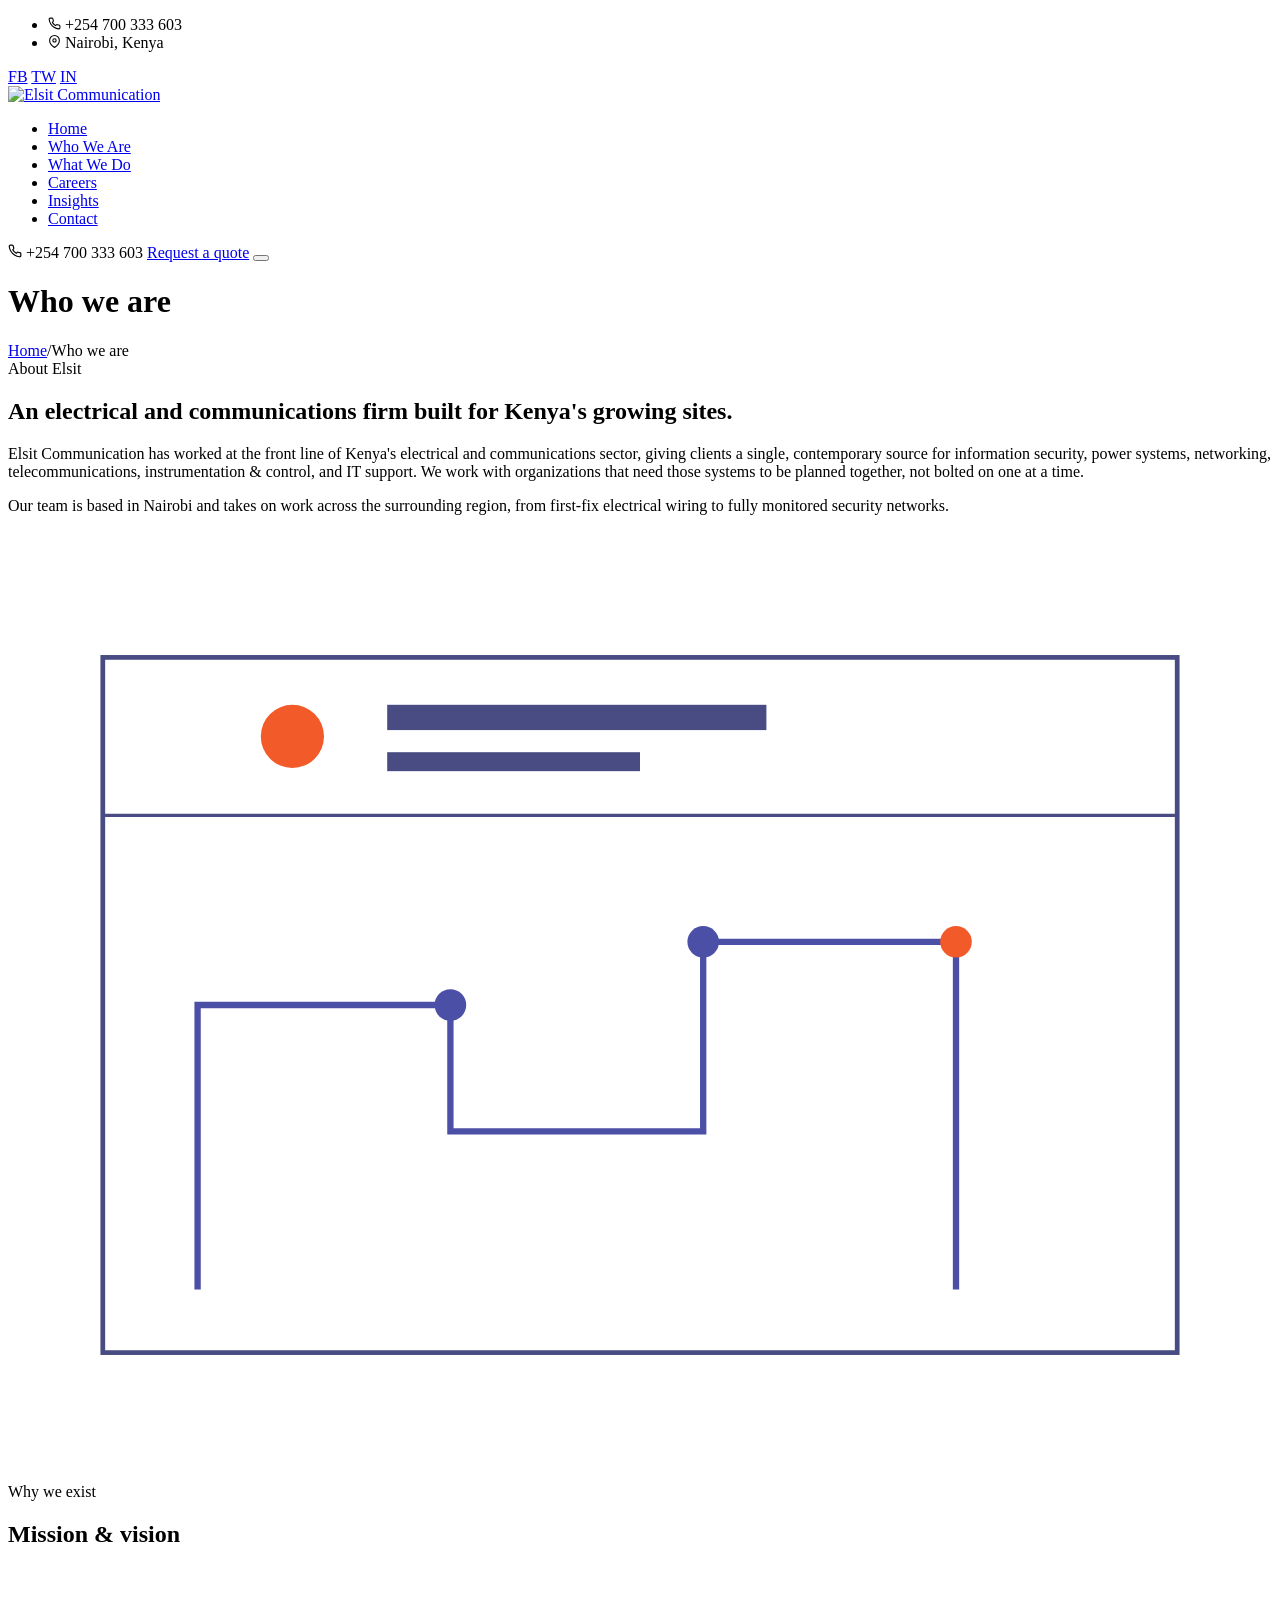
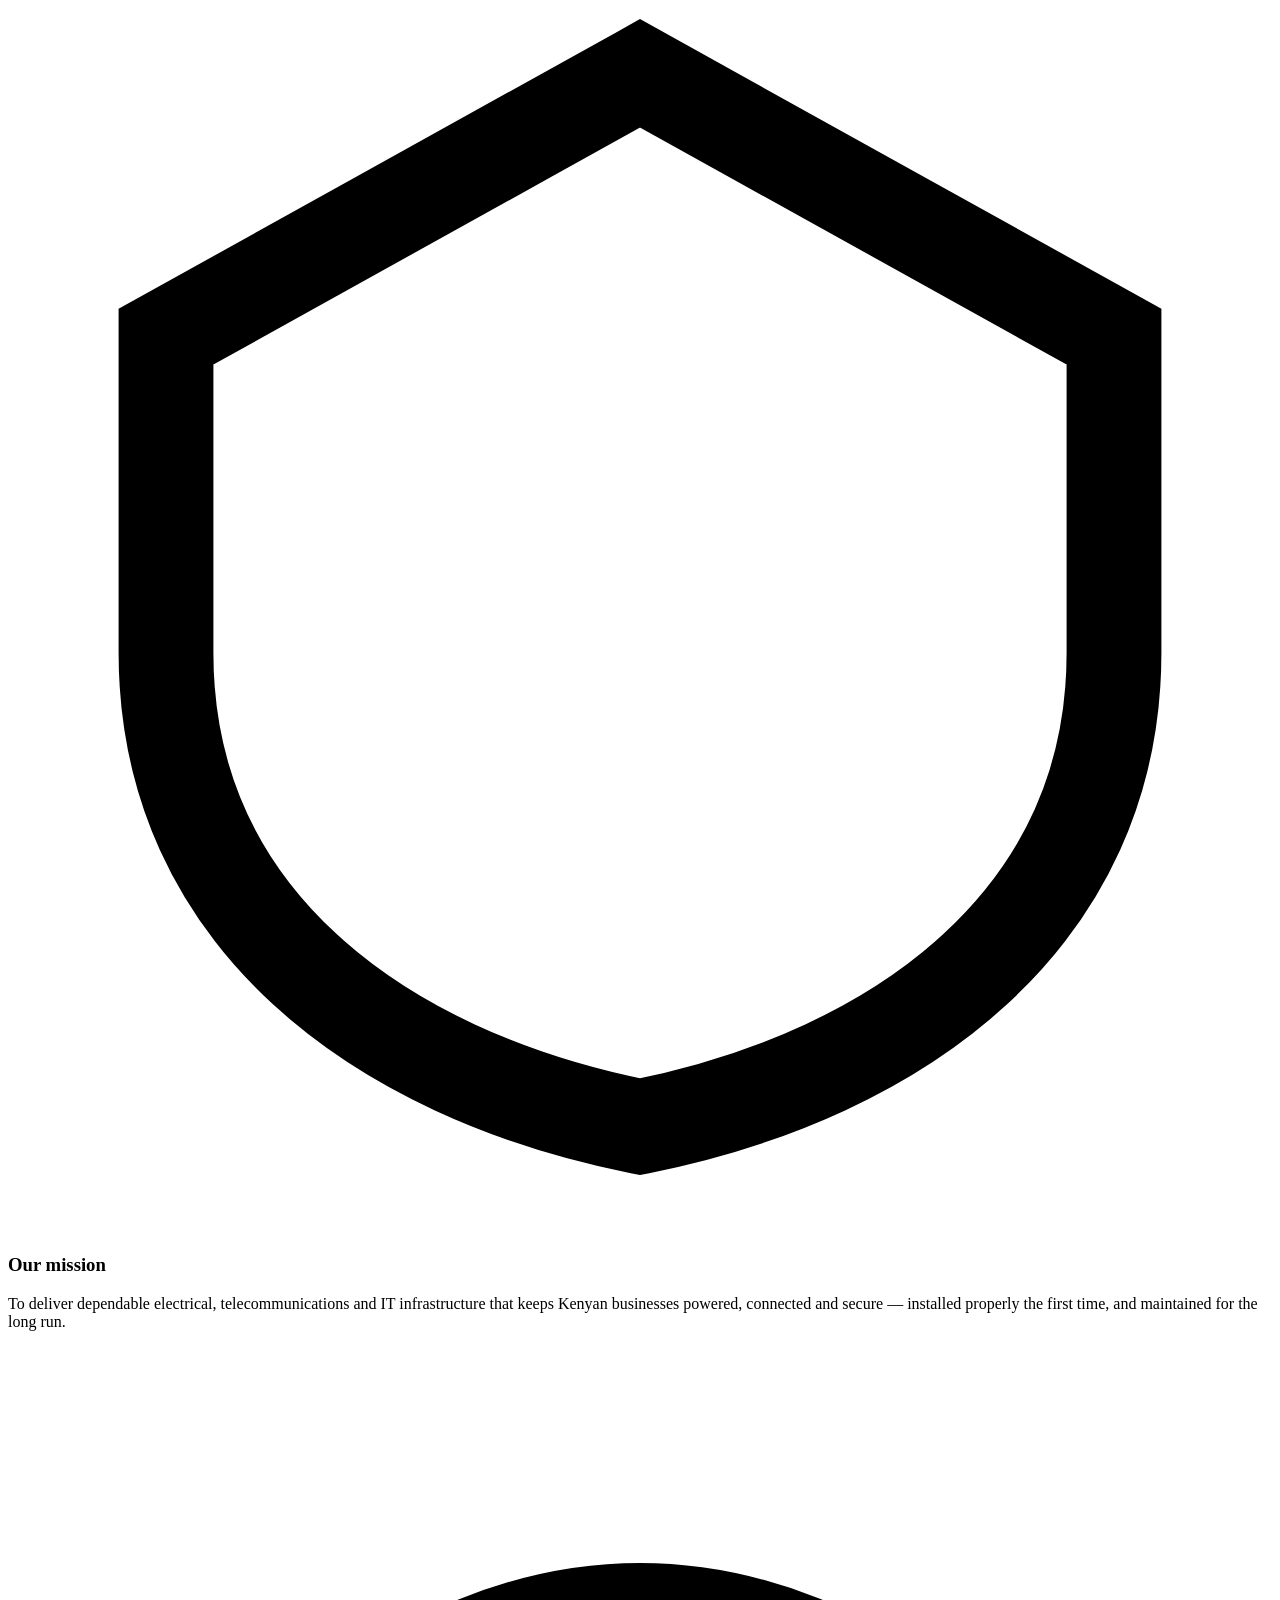
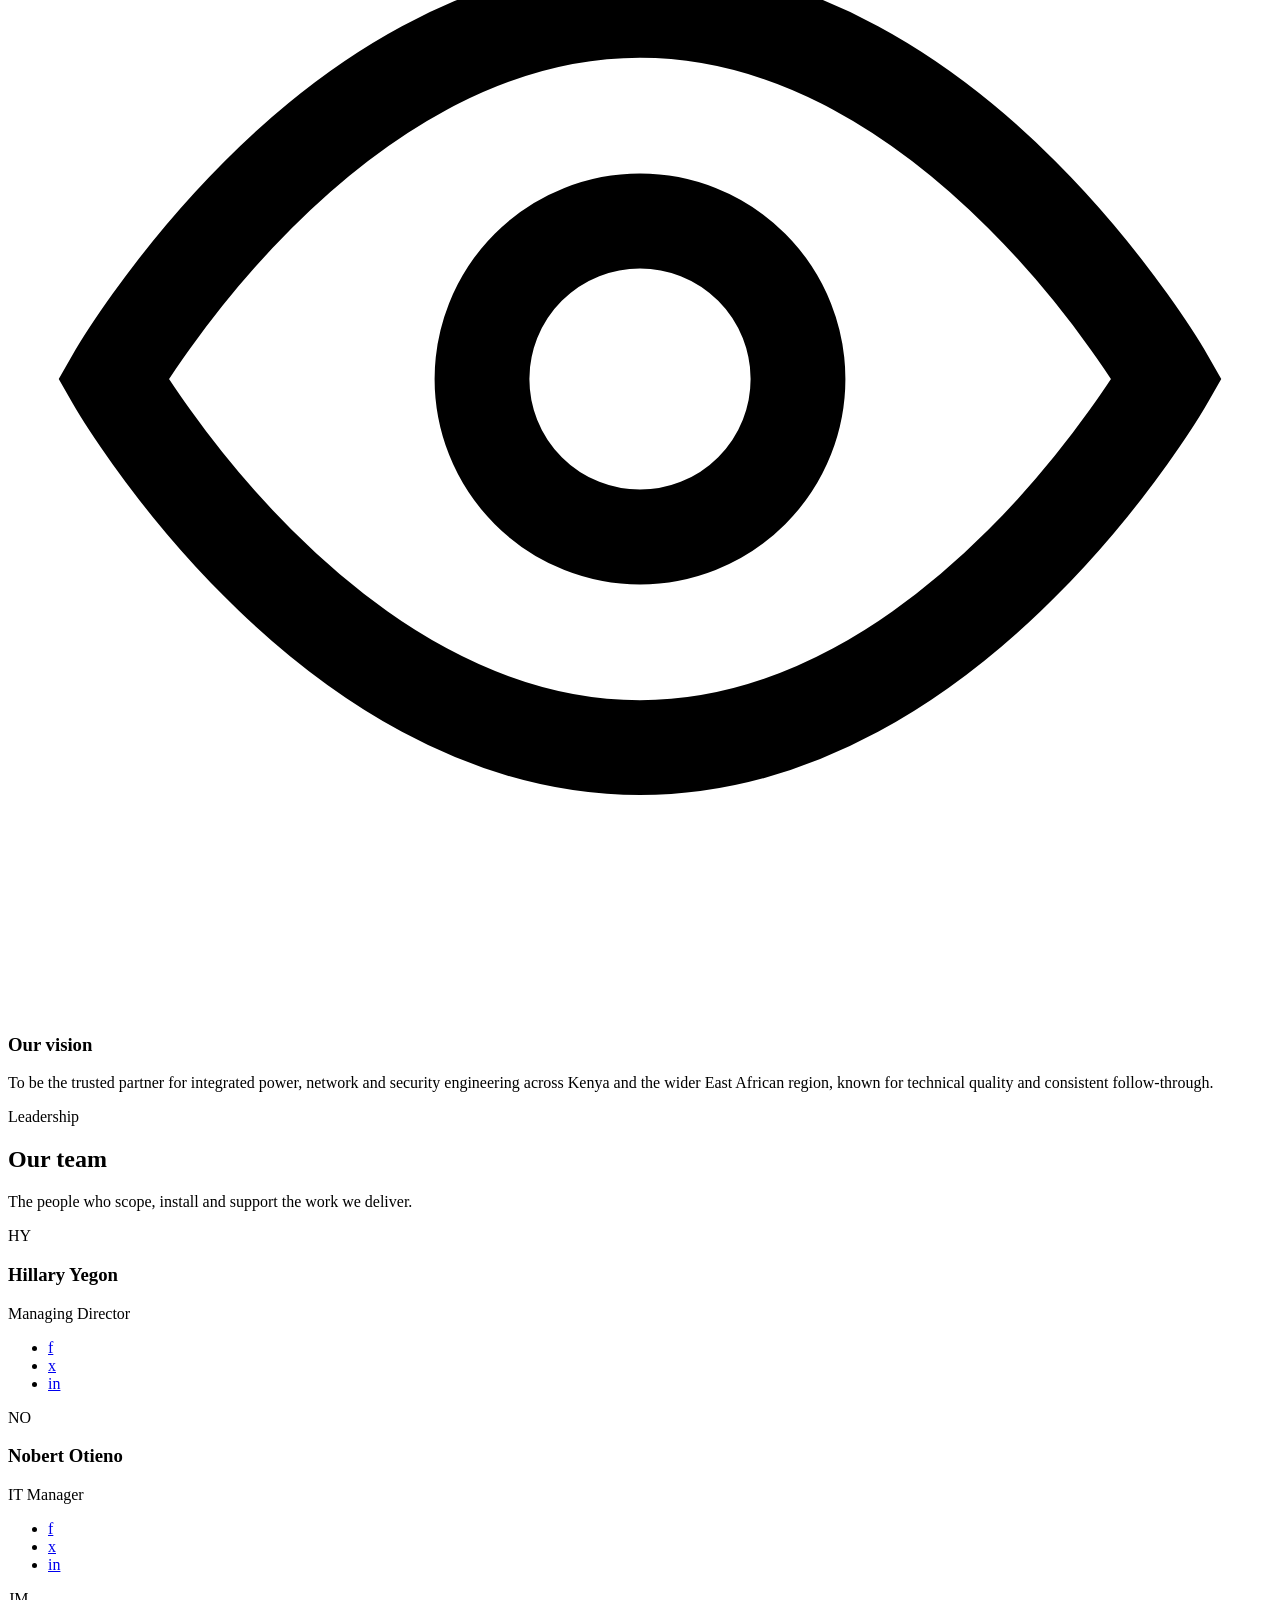
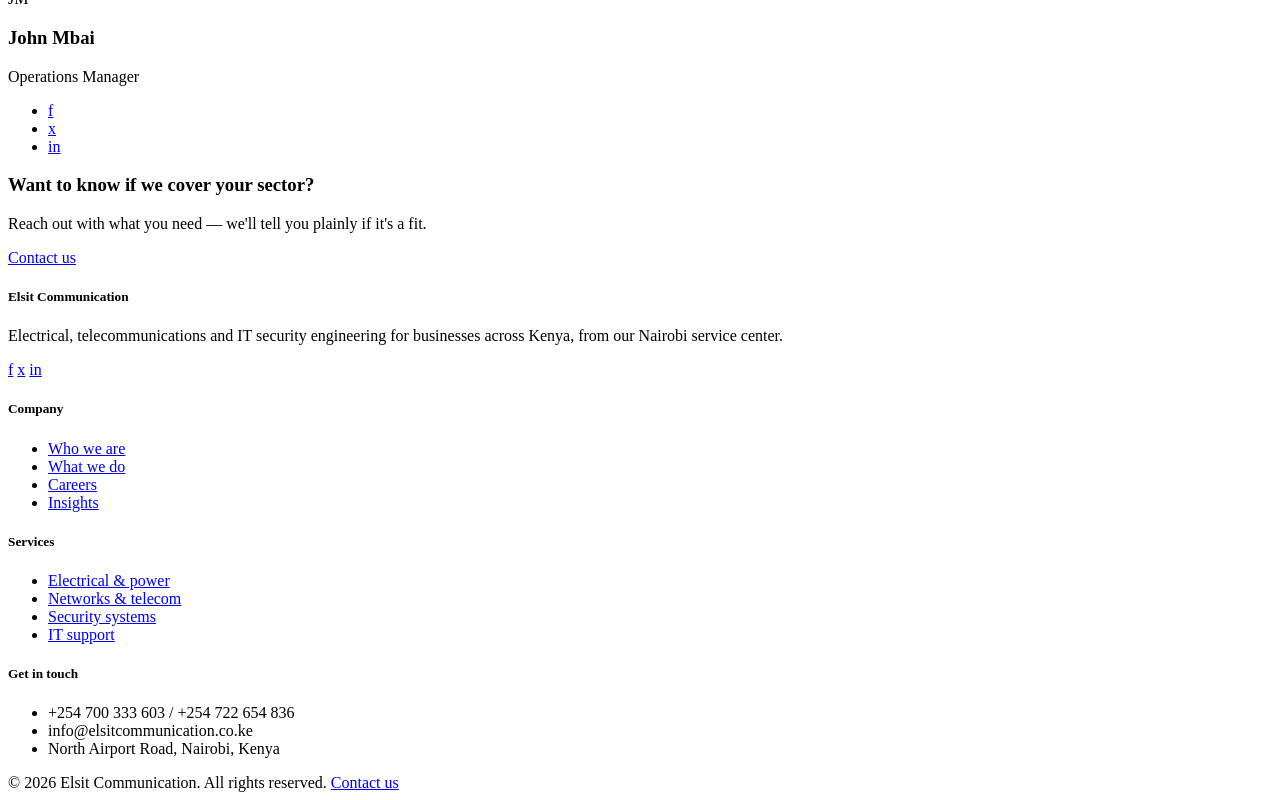
==== about.html @ d72cbf96 "Add files via upload" ====
<!DOCTYPE html>
<html lang="en">
<head>
<meta charset="utf-8">
<meta name="viewport" content="width=device-width, initial-scale=1">
<title>Who We Are — Elsit Communication</title>
<meta name="description" content="Elsit Communication is a Nairobi-based electrical, networking and security engineering firm. Meet the team and read our mission and vision.">
<link rel="icon" type="image/png" href="images/favicon.png">
<link rel="stylesheet" href="css/style.css">
</head>
<body>

<div class="top-bar">
  <div class="container">
    <ul>
      <li><svg width="13" height="13" viewBox="0 0 24 24" fill="none" stroke="currentColor" stroke-width="2"><path d="M22 16.92v3a2 2 0 0 1-2.18 2 19.79 19.79 0 0 1-8.63-3.07 19.5 19.5 0 0 1-6-6 19.79 19.79 0 0 1-3.07-8.67A2 2 0 0 1 4.11 2h3a2 2 0 0 1 2 1.72c.127.96.362 1.903.7 2.81a2 2 0 0 1-.45 2.11L8.09 9.91a16 16 0 0 0 6 6l1.27-1.27a2 2 0 0 1 2.11-.45c.907.338 1.85.573 2.81.7A2 2 0 0 1 22 16.92z"/></svg> +254 700 333 603</li>
      <li><svg width="13" height="13" viewBox="0 0 24 24" fill="none" stroke="currentColor" stroke-width="2"><path d="M21 10c0 7-9 13-9 13s-9-6-9-13a9 9 0 0 1 18 0z"/><circle cx="12" cy="10" r="3"/></svg> Nairobi, Kenya</li>
    </ul>
    <div class="social-links">
      <a href="https://www.facebook.com/Elsit-Company-104913267802386/" aria-label="Facebook">FB</a>
      <a href="https://twitter.com/ElsitC" aria-label="Twitter">TW</a>
      <a href="https://www.linkedin.com/in/elsit-company-656b901a5/" aria-label="LinkedIn">IN</a>
    </div>
  </div>
</div>

<nav class="site-nav">
  <div class="container">
    <a class="brand" href="index.html">
      <img src="images/logo.jpg" alt="Elsit Communication" class="brand-logo">
    </a>
    <ul class="nav-links">
      <li><a href="index.html">Home</a></li>
      <li><a href="about.html" class="active">Who We Are</a></li>
      <li><a href="services.html">What We Do</a></li>
      <li><a href="blog.html">Careers</a></li>
      <li><a href="blog-post.html">Insights</a></li>
      <li><a href="contact.html">Contact</a></li>
    </ul>
    <div class="nav-cta">
      <span class="phone"><svg width="14" height="14" viewBox="0 0 24 24" fill="none" stroke="currentColor" stroke-width="2"><path d="M22 16.92v3a2 2 0 0 1-2.18 2 19.79 19.79 0 0 1-8.63-3.07 19.5 19.5 0 0 1-6-6 19.79 19.79 0 0 1-3.07-8.67A2 2 0 0 1 4.11 2h3a2 2 0 0 1 2 1.72c.127.96.362 1.903.7 2.81a2 2 0 0 1-.45 2.11L8.09 9.91a16 16 0 0 0 6 6l1.27-1.27a2 2 0 0 1 2.11-.45c.907.338 1.85.573 2.81.7A2 2 0 0 1 22 16.92z"/></svg> +254 700 333 603</span>
      <a href="contact.html" class="btn btn-copper">Request a quote</a>
      <button class="nav-toggle" aria-label="Toggle menu" aria-expanded="false"><span></span></button>
    </div>
  </div>
</nav>

<div class="page-head">
  <div class="container">
    <h1>Who we are</h1>
    <div class="crumbs"><a href="index.html">Home</a><span class="sep">/</span>Who we are</div>
  </div>
</div>

<section>
  <div class="container split">
    <div>
      <div class="eyebrow">About Elsit</div>
      <h2>An electrical and communications firm built for Kenya's growing sites.</h2>
      <p>Elsit Communication has worked at the front line of Kenya's electrical and communications sector, giving clients a single, contemporary source for information security, power systems, networking, telecommunications, instrumentation &amp; control, and IT support. We work with organizations that need those systems to be planned together, not bolted on one at a time.</p>
      <p>Our team is based in Nairobi and takes on work across the surrounding region, from first-fix electrical wiring to fully monitored security networks.</p>
    </div>
    <div class="split-media">
      <svg viewBox="0 0 400 300" xmlns="http://www.w3.org/2000/svg" role="img" aria-label="Illustration of engineers reviewing a site plan">
        <rect x="30" y="40" width="340" height="220" fill="none" stroke="#484C82" stroke-width="1.5"/>
        <line x1="30" y1="90" x2="370" y2="90" stroke="#484C82" stroke-width="1"/>
        <circle cx="90" cy="65" r="10" fill="#F25A29"/>
        <rect x="120" y="55" width="120" height="8" fill="#484C82"/>
        <rect x="120" y="70" width="80" height="6" fill="#484C82"/>
        <path d="M60 240 L60 150 L140 150 L140 190 L220 190 L220 130 L300 130 L300 240" fill="none" stroke="#4B4FA6" stroke-width="2"/>
        <circle cx="140" cy="150" r="5" fill="#4B4FA6"/>
        <circle cx="220" cy="130" r="5" fill="#4B4FA6"/>
        <circle cx="300" cy="130" r="5" fill="#F25A29"/>
      </svg>
    </div>
  </div>
</section>

<section class="section-tight section-line" style="background:#fff;padding-top:0;">
  <div class="container">
    <div class="section-head">
      <div class="eyebrow">Why we exist</div>
      <h2>Mission &amp; vision</h2>
    </div>
    <div class="mv-grid">
      <div class="mv-card">
        <svg class="icon" viewBox="0 0 24 24" fill="none" stroke="currentColor" stroke-width="1.8"><path d="M12 2 3 7v6c0 5 4 8 9 9 5-1 9-4 9-9V7l-9-5z"/></svg>
        <h3>Our mission</h3>
        <p>To deliver dependable electrical, telecommunications and IT infrastructure that keeps Kenyan businesses powered, connected and secure — installed properly the first time, and maintained for the long run.</p>
      </div>
      <div class="mv-card">
        <svg class="icon" viewBox="0 0 24 24" fill="none" stroke="currentColor" stroke-width="1.8"><path d="M2 12s4-7 10-7 10 7 10 7-4 7-10 7-10-7-10-7z"/><circle cx="12" cy="12" r="3"/></svg>
        <h3>Our vision</h3>
        <p>To be the trusted partner for integrated power, network and security engineering across Kenya and the wider East African region, known for technical quality and consistent follow-through.</p>
      </div>
    </div>
  </div>
</section>

<section class="section-line">
  <div class="container">
    <div class="section-head">
      <div class="eyebrow">Leadership</div>
      <h2>Our team</h2>
      <p>The people who scope, install and support the work we deliver.</p>
    </div>
    <div class="team-grid">
      <div class="team-card">
        <div class="team-photo"><span>HY</span></div>
        <div class="team-body">
          <h3>Hillary Yegon</h3>
          <span class="team-post">Managing Director</span>
          <ul class="team-social">
            <li><a href="https://www.facebook.com/hillary.yegon.378" aria-label="Facebook">f</a></li>
            <li><a href="https://twitter.com/hillary_yegon" aria-label="Twitter">x</a></li>
            <li><a href="https://www.linkedin.com/in/yegon-hillary-02159548/" aria-label="LinkedIn">in</a></li>
          </ul>
        </div>
      </div>
      <div class="team-card">
        <div class="team-photo"><span>NO</span></div>
        <div class="team-body">
          <h3>Nobert Otieno</h3>
          <span class="team-post">IT Manager</span>
          <ul class="team-social">
            <li><a href="https://www.facebook.com/Elsit-Company-104913267802386/" aria-label="Facebook">f</a></li>
            <li><a href="https://twitter.com/ElsitC" aria-label="Twitter">x</a></li>
            <li><a href="https://www.linkedin.com/in/nobert-truman-9832b618a" aria-label="LinkedIn">in</a></li>
          </ul>
        </div>
      </div>
      <div class="team-card">
        <div class="team-photo"><span>JM</span></div>
        <div class="team-body">
          <h3>John Mbai</h3>
          <span class="team-post">Operations Manager</span>
          <ul class="team-social">
            <li><a href="https://www.facebook.com/Elsit-Company-104913267802386/" aria-label="Facebook">f</a></li>
            <li><a href="https://twitter.com/ElsitC" aria-label="Twitter">x</a></li>
            <li><a href="https://www.linkedin.com/in/elsit-company-656b901a5/" aria-label="LinkedIn">in</a></li>
          </ul>
        </div>
      </div>
    </div>
  </div>
</section>

<div class="cta-band">
  <div class="container">
    <div>
      <h3>Want to know if we cover your sector?</h3>
      <p>Reach out with what you need — we'll tell you plainly if it's a fit.</p>
    </div>
    <a href="contact.html" class="btn btn-copper">Contact us</a>
  </div>
</div>

<footer class="footer">
  <div class="container">
    <div class="footer-grid">
      <div>
        <h5>Elsit Communication</h5>
        <p>Electrical, telecommunications and IT security engineering for businesses across Kenya, from our Nairobi service center.</p>
        <div class="footer-social">
          <a href="https://www.facebook.com/Elsit-Company-104913267802386/" aria-label="Facebook">f</a>
          <a href="https://twitter.com/ElsitC" aria-label="Twitter">x</a>
          <a href="https://www.linkedin.com/in/elsit-company-656b901a5/" aria-label="LinkedIn">in</a>
        </div>
      </div>
      <div>
        <h5>Company</h5>
        <ul>
          <li><a href="about.html">Who we are</a></li>
          <li><a href="services.html">What we do</a></li>
          <li><a href="blog.html">Careers</a></li>
          <li><a href="blog-post.html">Insights</a></li>
        </ul>
      </div>
      <div>
        <h5>Services</h5>
        <ul>
          <li><a href="services.html">Electrical &amp; power</a></li>
          <li><a href="services.html">Networks &amp; telecom</a></li>
          <li><a href="services.html">Security systems</a></li>
          <li><a href="services.html">IT support</a></li>
        </ul>
      </div>
      <div>
        <h5>Get in touch</h5>
        <ul>
          <li>+254 700 333 603 / +254 722 654 836</li>
          <li>info@elsitcommunication.co.ke</li>
          <li>North Airport Road, Nairobi, Kenya</li>
        </ul>
      </div>
    </div>
    <div class="footer-bottom">
      <span>&copy; <span class="js-year">2026</span> Elsit Communication. All rights reserved.</span>
      <a href="contact.html">Contact us</a>
    </div>
  </div>
</footer>

<script src="js/script.js"></script>
</body>
</html>
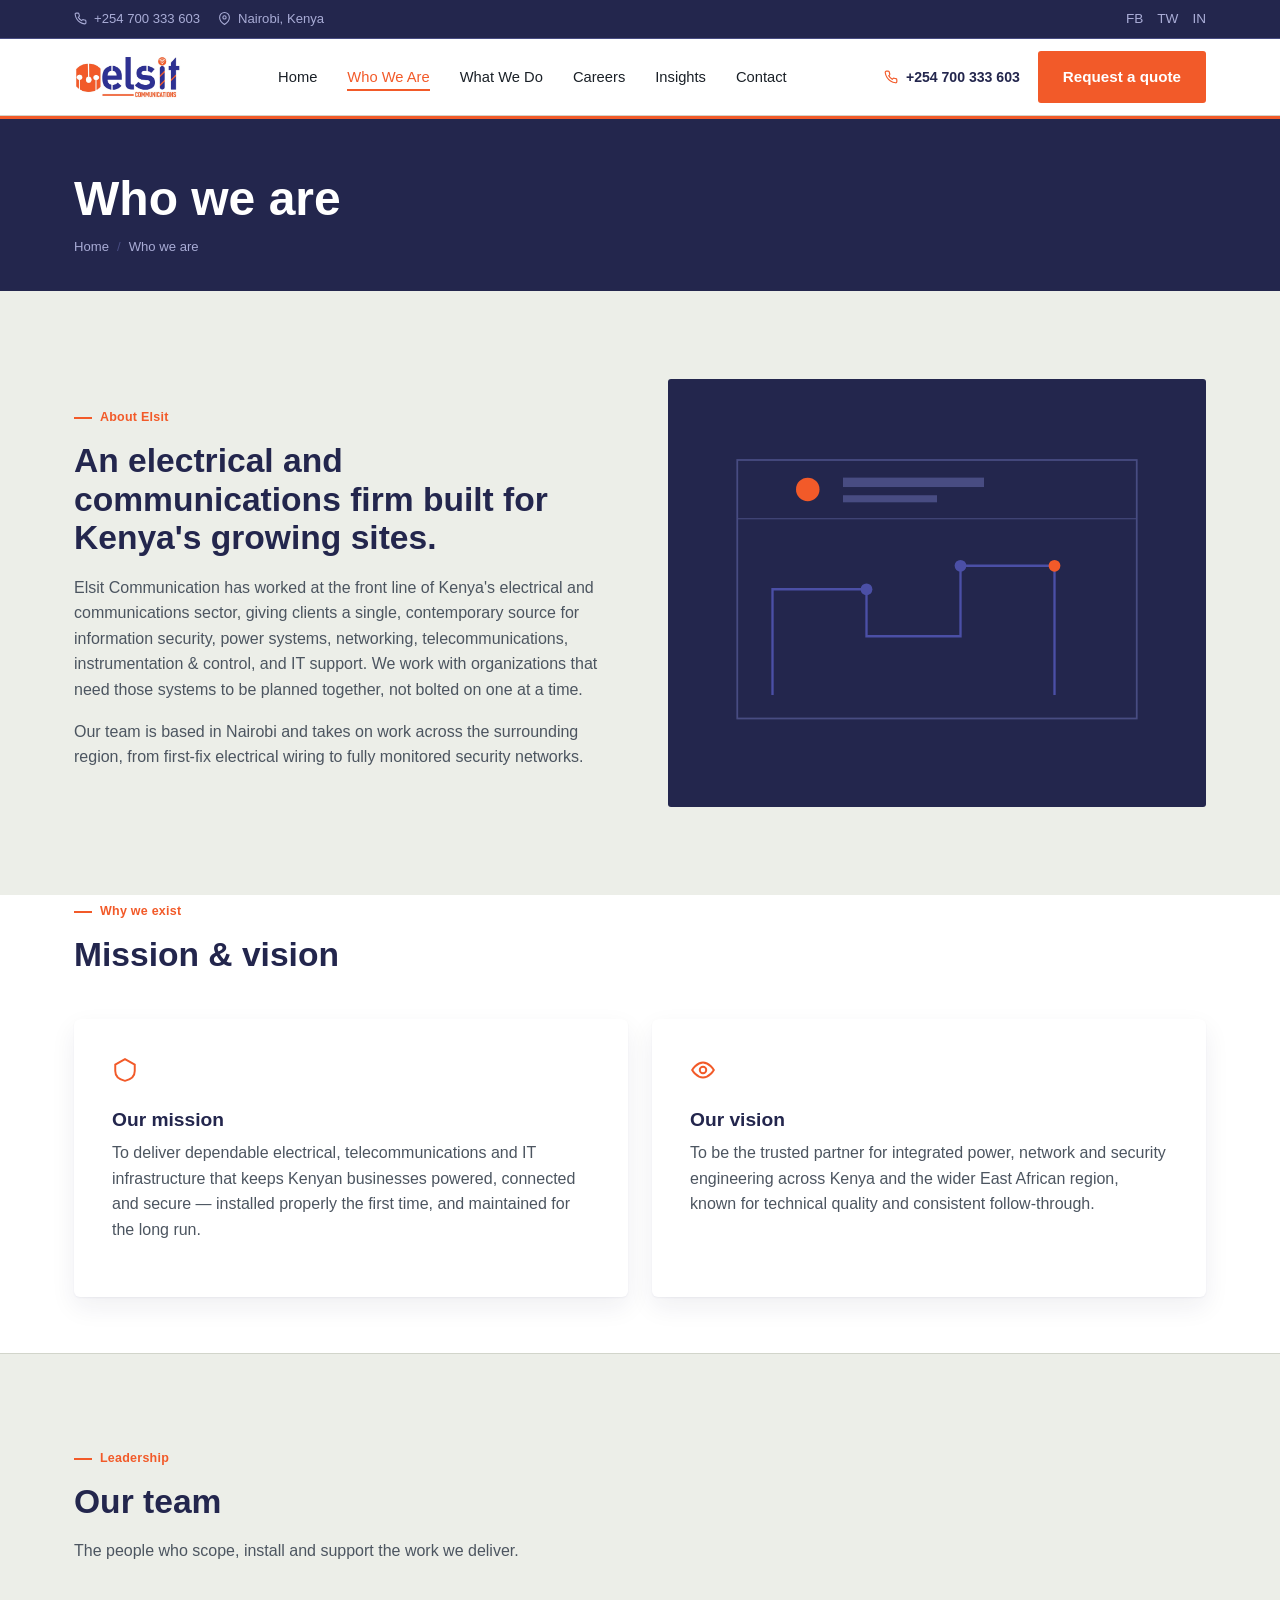
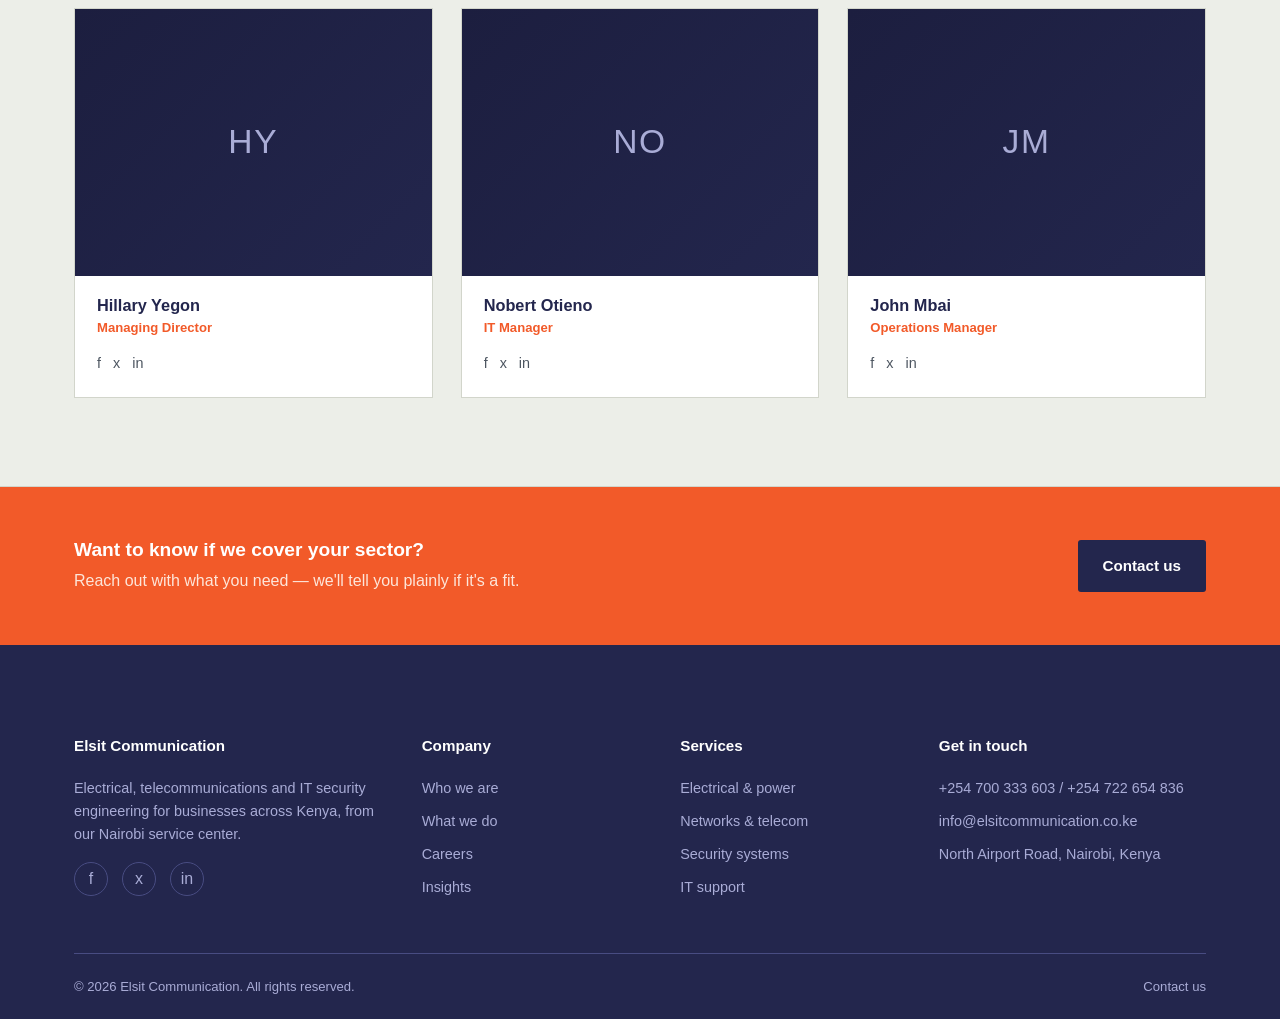
==== commit ec4cff24: "Fix links for favicon, stylesheet, and logo image Updated favicon and stylesheet links, and correcte" ====
--- a/about.html
+++ b/about.html
@@ -5,8 +5,8 @@
 <meta name="viewport" content="width=device-width, initial-scale=1">
 <title>Who We Are — Elsit Communication</title>
 <meta name="description" content="Elsit Communication is a Nairobi-based electrical, networking and security engineering firm. Meet the team and read our mission and vision.">
-<link rel="icon" type="image/png" href="images/favicon.png">
-<link rel="stylesheet" href="css/style.css">
+<link rel="icon" type="png" href="favicon.png">
+<link rel="stylesheet" href="style.css">
 </head>
 <body>
 
@@ -27,7 +27,7 @@
 <nav class="site-nav">
   <div class="container">
     <a class="brand" href="index.html">
-      <img src="images/logo.jpg" alt="Elsit Communication" class="brand-logo">
+      <img src="logo.jpg" alt="Elsit Communication" class="brand-logo">
     </a>
     <ul class="nav-links">
       <li><a href="index.html">Home</a></li>
--- a/style.css
+++ b/style.css
@@ -0,0 +1,374 @@
+/* =========================================================
+   ELSIT COMMUNICATION — stylesheet
+   Palette grounded in the trade: copper (electrical wire) +
+   signal teal (networks/security) on a concrete-paper base.
+   ========================================================= */
+
+@import url('https://fonts.googleapis.com/css2?family=Space+Grotesk:wght@500;600;700&family=IBM+Plex+Sans:wght@400;500;600&display=swap');
+
+:root{
+  --ink:#23264D;
+  --ink-2:#1C1E3F;
+  --ink-line:#484C82;
+  --paper:#ECEEE8;
+  --paper-2:#E1E4DB;
+  --white:#FFFFFF;
+  --text:#1A2027;
+  --text-soft:#4C5560;
+  --text-on-ink:#E4E5F7;
+  --text-on-ink-soft:#A9ACD6;
+  --line:#D2D5CB;
+  --copper:#F25A29;
+  --copper-dark:#C8461C;
+  --copper-tint:#FCE0D3;
+  --teal:#4B4FA6;
+  --teal-dark:#383C7E;
+  --teal-tint:#E7E8F5;
+  --radius:3px;
+  --max:1180px;
+  --font-display:'Space Grotesk', sans-serif;
+  --font-body:'IBM Plex Sans', sans-serif;
+}
+
+*,*::before,*::after{box-sizing:border-box;}
+html{scroll-behavior:smooth;}
+body{
+  margin:0;
+  font-family:var(--font-body);
+  color:var(--text);
+  background:var(--paper);
+  line-height:1.6;
+  -webkit-font-smoothing:antialiased;
+}
+h1,h2,h3,h4{
+  font-family:var(--font-display);
+  color:var(--ink);
+  line-height:1.15;
+  margin:0 0 .5em;
+  font-weight:600;
+}
+h1{font-size:clamp(2.1rem,4vw,3rem);}
+h2{font-size:clamp(1.5rem,3vw,2.1rem);}
+h3{font-size:1.2rem;}
+p{margin:0 0 1em;max-width:66ch;color:var(--text-soft);}
+a{color:var(--teal);text-decoration:none;}
+a:hover{color:var(--teal-dark);}
+img{max-width:100%;display:block;}
+ul{padding-left:1.1em;}
+.container{max-width:var(--max);margin:0 auto;padding:0 24px;}
+section{padding:88px 0;}
+.section-tight{padding:56px 0;}
+.section-dark{background:var(--ink);color:var(--text-on-ink);}
+.section-dark h2, .section-dark h3{color:#fff;}
+.section-dark p{color:var(--text-on-ink-soft);}
+.section-line{border-bottom:1px solid var(--line);}
+
+:focus-visible{outline:2px solid var(--copper);outline-offset:2px;}
+
+.eyebrow{
+  display:inline-flex;align-items:center;gap:8px;
+  font-family:var(--font-display);
+  font-size:.78rem;font-weight:600;letter-spacing:.02em;
+  color:var(--copper);margin-bottom:14px;
+}
+.eyebrow::before{content:"";width:18px;height:2px;background:var(--copper);display:inline-block;}
+
+.lede{font-size:1.08rem;max-width:60ch;}
+
+/* Buttons */
+.btn{
+  display:inline-flex;align-items:center;gap:10px;
+  font-family:var(--font-body);font-weight:600;font-size:.95rem;
+  padding:13px 24px;border-radius:var(--radius);
+  border:1px solid transparent;cursor:pointer;transition:background .15s ease, color .15s ease, border-color .15s ease;
+}
+.btn-copper{background:var(--copper);color:#fff;}
+.btn-copper:hover{background:var(--copper-dark);color:#fff;}
+.btn-outline{background:transparent;border-color:var(--ink-line);color:var(--ink);}
+.btn-outline:hover{border-color:var(--copper);color:var(--copper);}
+.section-dark .btn-outline{border-color:var(--ink-line);color:#fff;}
+.section-dark .btn-outline:hover{border-color:var(--copper);color:var(--copper);}
+.btn-row{display:flex;flex-wrap:wrap;gap:14px;margin-top:28px;}
+.btn svg{width:16px;height:16px;flex:none;}
+
+/* =========== Top utility bar =========== */
+.top-bar{background:var(--ink);border-bottom:1px solid var(--ink-line);}
+.top-bar .container{display:flex;justify-content:space-between;align-items:center;flex-wrap:wrap;gap:6px;padding-top:8px;padding-bottom:8px;}
+.top-bar ul{list-style:none;margin:0;padding:0;display:flex;gap:18px;flex-wrap:wrap;}
+.top-bar li{font-size:.82rem;color:var(--text-on-ink-soft);display:flex;align-items:center;gap:7px;}
+.top-bar a{color:var(--text-on-ink-soft);}
+.top-bar a:hover{color:var(--copper);}
+.social-links{display:flex;gap:14px;}
+.social-links a{color:var(--text-on-ink-soft);font-size:.85rem;}
+.social-links a:hover{color:var(--copper);}
+
+/* =========== Nav =========== */
+.site-nav{background:#fff;border-bottom:1px solid var(--line);position:sticky;top:0;z-index:50;}
+.site-nav .container{display:flex;align-items:center;justify-content:space-between;padding-top:12px;padding-bottom:12px;}
+.brand{display:flex;align-items:center;gap:10px;font-family:var(--font-display);}
+.brand-logo{height:44px;width:auto;display:block;}
+.brand-mark{width:14px;height:14px;background:var(--copper);flex:none;}
+.brand-word{font-weight:700;font-size:1.15rem;color:var(--ink);letter-spacing:.01em;}
+.brand-sub{display:block;font-family:var(--font-body);font-size:.62rem;letter-spacing:.14em;color:var(--text-soft);font-weight:500;margin-top:1px;}
+
+.nav-links{display:flex;align-items:center;gap:30px;list-style:none;margin:0;padding:0;}
+.nav-links a{font-size:.92rem;font-weight:500;color:var(--text);}
+.nav-links a:hover, .nav-links a.active{color:var(--copper);}
+.nav-links a.active{border-bottom:2px solid var(--copper);padding-bottom:4px;}
+.nav-cta{display:flex;align-items:center;gap:18px;}
+.nav-cta .phone{font-size:.88rem;font-weight:600;color:var(--ink);display:flex;align-items:center;gap:8px;}
+.nav-cta .phone svg{width:14px;height:14px;color:var(--copper);}
+
+.nav-toggle{display:none;background:none;border:1px solid var(--line);border-radius:var(--radius);width:42px;height:38px;cursor:pointer;position:relative;}
+.nav-toggle span, .nav-toggle span::before, .nav-toggle span::after{
+  content:"";position:absolute;left:10px;right:10px;height:2px;background:var(--ink);
+}
+.nav-toggle span{top:18px;}
+.nav-toggle span::before{top:-6px;}
+.nav-toggle span::after{top:6px;}
+
+/* Sub-nav dropdown */
+.has-dropdown{position:relative;}
+.dropdown{
+  display:none;position:absolute;top:calc(100% + 14px);left:-14px;background:#fff;
+  border:1px solid var(--line);min-width:180px;box-shadow:0 14px 24px rgba(18,24,31,.08);
+  padding:8px;border-radius:var(--radius);
+}
+.has-dropdown:hover .dropdown, .has-dropdown:focus-within .dropdown{display:block;}
+.dropdown a{display:block;padding:9px 12px;font-size:.88rem;border-radius:2px;}
+.dropdown a:hover{background:var(--paper);color:var(--copper);}
+
+/* =========== Page header (inner pages) =========== */
+.page-head{background:var(--ink);border-top:3px solid var(--copper);padding:52px 0 34px;color:#fff;}
+.page-head h1{color:#fff;margin-bottom:10px;}
+.crumbs{font-size:.82rem;color:var(--text-on-ink-soft);}
+.crumbs a{color:var(--text-on-ink-soft);}
+.crumbs a:hover{color:var(--copper);}
+.crumbs .sep{margin:0 8px;color:var(--ink-line);}
+
+/* =========== Hero (home) =========== */
+.hero{background:var(--ink);color:#fff;position:relative;overflow:hidden;padding:70px 0 60px;}
+.hero .container{display:grid;grid-template-columns:1.1fr 1fr;gap:50px;align-items:center;}
+.hero h1{color:#fff;}
+.hero .lede{color:var(--text-on-ink-soft);}
+.hero-slider{border-radius:6px;overflow:hidden;border:1px solid var(--ink-line);background:var(--ink-2);}
+.hero-slide-stage{position:relative;height:360px;}
+.hero-slide{
+  position:absolute;inset:0;opacity:0;visibility:hidden;
+  transition:opacity .6s ease;
+}
+.hero-slide.active{opacity:1;visibility:visible;}
+.hero-slide-img{width:100%;height:100%;object-fit:cover;display:block;}
+.hero-slide-caption{
+  position:absolute;left:0;right:0;bottom:0;padding:24px 26px 22px;
+  background:linear-gradient(to top, rgba(10,11,26,.92) 0%, rgba(10,11,26,.55) 55%, rgba(10,11,26,0) 100%);
+}
+.hero-slide-tag{
+  display:inline-block;font-family:var(--font-body);font-size:.72rem;font-weight:600;letter-spacing:.08em;
+  text-transform:uppercase;color:var(--copper);margin-bottom:10px;
+}
+.hero-slide-title{font-family:var(--font-display);font-size:1.05rem;color:#fff;font-weight:600;max-width:32ch;margin:0;}
+.hero-slider-dots{position:absolute;left:0;right:0;bottom:14px;display:flex;justify-content:center;gap:9px;z-index:2;}
+.dot{width:8px;height:8px;padding:0;border:none;border-radius:50%;background:rgba(255,255,255,.45);cursor:pointer;transition:background .15s ease, width .15s ease;}
+.dot:hover{background:rgba(255,255,255,.7);}
+.dot.active{background:var(--copper);width:24px;border-radius:4px;}
+
+.capability-strip{background:var(--ink-2);border-top:1px solid var(--ink-line);}
+.capability-strip .container{display:flex;flex-wrap:wrap;gap:0;}
+.cap-item{flex:1 1 200px;padding:22px 26px;border-right:1px solid var(--ink-line);display:flex;gap:12px;align-items:flex-start;}
+.cap-item:last-child{border-right:none;}
+.cap-item svg{width:20px;height:20px;color:var(--copper);flex:none;margin-top:2px;}
+.cap-item h4{color:#fff;font-size:.92rem;margin:0 0 4px;font-family:var(--font-body);font-weight:600;}
+.cap-item span{font-size:.8rem;color:var(--text-on-ink-soft);}
+
+/* =========== Section heading pattern =========== */
+.section-head{max-width:640px;margin-bottom:44px;}
+.section-head.center{margin-left:auto;margin-right:auto;text-align:center;}
+
+/* =========== About split =========== */
+.split{display:grid;grid-template-columns:1fr 1fr;gap:56px;align-items:center;}
+.split-reverse{grid-template-columns:1fr 1fr;}
+.split-reverse .split-media{order:2;}
+.split-media{background:var(--ink);border-radius:var(--radius);padding:34px;position:relative;}
+.split-media svg{width:100%;height:auto;}
+.stat-row{display:flex;gap:0;margin-top:26px;border-top:1px solid var(--line);padding-top:22px;}
+.stat{flex:1;padding-right:20px;}
+.stat b{display:block;font-family:var(--font-display);font-size:1.5rem;color:var(--ink);}
+.stat span{font-size:.82rem;color:var(--text-soft);}
+
+/* =========== Service list on home / mission =========== */
+.check-list{list-style:none;padding:0;margin:18px 0 0;}
+.check-list li{display:flex;gap:10px;align-items:flex-start;padding:7px 0;font-size:.95rem;color:var(--text);}
+.check-list svg{width:16px;height:16px;color:var(--teal);flex:none;margin-top:3px;}
+
+/* =========== Cards / services grid =========== */
+.filter-row{display:flex;flex-wrap:wrap;gap:10px;margin-bottom:36px;}
+.filter-btn{
+  font-family:var(--font-body);font-size:.85rem;font-weight:600;
+  padding:9px 18px;border:1px solid var(--line);background:#fff;border-radius:20px;cursor:pointer;color:var(--text-soft);
+}
+.filter-btn:hover{border-color:var(--copper);color:var(--copper);}
+.filter-btn.active{background:var(--ink);border-color:var(--ink);color:#fff;}
+
+.service-grid{display:grid;grid-template-columns:repeat(3,1fr);gap:24px;}
+.service-card{
+  background:#fff;padding:30px 28px;position:relative;border-radius:6px;
+  box-shadow:0 1px 2px rgba(23,26,73,.05), 0 10px 26px rgba(23,26,73,.07);
+  transition:box-shadow .18s ease, transform .18s ease;
+}
+.service-card:hover{
+  box-shadow:0 4px 10px rgba(23,26,73,.08), 0 18px 34px rgba(23,26,73,.12);
+  transform:translateY(-3px);
+}
+.service-card .icon{width:38px;height:38px;color:var(--copper);margin-bottom:16px;}
+.service-card h4{font-size:1.02rem;margin-bottom:8px;}
+.service-card p{font-size:.88rem;margin-bottom:0;}
+.service-card .tag{
+  position:absolute;top:22px;right:24px;font-size:.68rem;font-weight:600;letter-spacing:.04em;
+  color:var(--teal);text-transform:uppercase;
+}
+
+/* =========== Quote / director note =========== */
+.quote-block{
+  border-left:3px solid var(--copper);padding:6px 0 6px 26px;margin:34px 0;
+}
+.quote-block p{font-family:var(--font-display);font-size:1.2rem;color:var(--ink);font-weight:500;line-height:1.5;max-width:56ch;}
+.quote-block footer{font-size:.85rem;color:var(--text-soft);font-family:var(--font-body);}
+.section-dark .quote-block p{color:#fff;}
+.section-dark .quote-block footer{color:var(--text-on-ink-soft);}
+
+/* =========== Mission / vision =========== */
+.mv-grid{display:grid;grid-template-columns:1fr 1fr;gap:24px;}
+.mv-card{
+  background:#fff;padding:38px;border-radius:6px;
+  box-shadow:0 1px 2px rgba(23,26,73,.05), 0 10px 26px rgba(23,26,73,.07);
+}
+.mv-card .icon{width:26px;height:26px;color:var(--copper);margin-bottom:18px;}
+
+/* =========== Team =========== */
+.team-grid{display:grid;grid-template-columns:repeat(3,1fr);gap:28px;}
+.team-card{background:#fff;border:1px solid var(--line);padding:0;}
+.team-photo{
+  aspect-ratio:4/3;background:var(--ink);position:relative;display:flex;align-items:center;justify-content:center;
+  background-image:linear-gradient(135deg,#1C1E3F 0%,#23264D 100%);
+}
+.team-photo span{font-family:var(--font-display);font-size:2.1rem;color:var(--text-on-ink-soft);letter-spacing:.05em;}
+.team-body{padding:20px 22px 22px;}
+.team-body h3{font-size:1.02rem;margin-bottom:2px;}
+.team-post{font-size:.82rem;color:var(--copper);font-weight:600;display:block;margin-bottom:12px;}
+.team-social{display:flex;gap:12px;list-style:none;padding:0;margin:0;}
+.team-social a{color:var(--text-soft);font-size:.9rem;}
+.team-social a:hover{color:var(--copper);}
+
+/* =========== Careers =========== */
+.job-list{display:flex;flex-direction:column;border-top:1px solid var(--line);}
+.job-row{
+  display:grid;grid-template-columns:1.6fr 2.4fr auto;gap:24px;align-items:center;
+  padding:26px 0;border-bottom:1px solid var(--line);
+}
+.job-row h3{margin-bottom:4px;font-size:1.05rem;}
+.job-meta{font-size:.8rem;color:var(--text-soft);text-transform:uppercase;letter-spacing:.03em;}
+.job-row p{font-size:.9rem;margin:0;}
+.apply-steps{display:grid;grid-template-columns:repeat(3,1fr);gap:28px;margin-top:10px;}
+.apply-step{border-top:2px solid var(--copper);padding-top:16px;}
+.apply-step b{font-family:var(--font-display);display:block;color:var(--ink);margin-bottom:6px;}
+.apply-step span{font-size:.88rem;color:var(--text-soft);}
+
+/* =========== Blog / insight article =========== */
+.article-head{max-width:760px;}
+.article-meta{font-size:.85rem;color:var(--text-soft);margin-bottom:18px;}
+.article-body{max-width:720px;}
+.article-body p{font-size:1rem;color:var(--text);}
+.sidebar-card{background:#fff;border:1px solid var(--line);padding:24px;margin-bottom:22px;}
+.sidebar-card h5{font-family:var(--font-display);font-size:.9rem;margin:0 0 14px;text-transform:uppercase;letter-spacing:.03em;color:var(--ink);}
+.tag-list{list-style:none;padding:0;margin:0;display:flex;flex-wrap:wrap;gap:8px;}
+.tag-list a{font-size:.8rem;background:var(--paper);padding:6px 12px;border-radius:14px;color:var(--text-soft);}
+.tag-list a:hover{background:var(--copper-tint);color:var(--copper-dark);}
+
+/* =========== Contact / forms =========== */
+.contact-grid{display:grid;grid-template-columns:1.3fr 1fr;gap:56px;}
+.form-group{margin-bottom:18px;}
+label{display:block;font-size:.83rem;font-weight:600;color:var(--ink);margin-bottom:7px;}
+input,textarea{
+  width:100%;padding:13px 14px;border:1px solid var(--line);border-radius:var(--radius);
+  font-family:var(--font-body);font-size:.95rem;background:#fff;color:var(--text);
+}
+input:focus,textarea:focus{border-color:var(--copper);outline:none;}
+textarea{resize:vertical;min-height:130px;}
+.form-row-2{display:grid;grid-template-columns:1fr 1fr;gap:18px;}
+.form-note{font-size:.82rem;color:var(--text-soft);margin-top:10px;}
+.form-status{font-size:.88rem;margin-top:6px;min-height:1.2em;}
+
+.contact-detail{display:flex;gap:14px;padding:20px 0;border-bottom:1px solid var(--line);}
+.contact-detail:last-child{border-bottom:none;}
+.contact-detail svg{width:19px;height:19px;color:var(--copper);flex:none;margin-top:3px;}
+.contact-detail h4{font-size:.92rem;margin-bottom:4px;}
+.contact-detail p{font-size:.9rem;margin:0;}
+.map-frame{border:1px solid var(--line);height:220px;background:var(--ink) url('data:image/svg+xml;utf8,<svg xmlns="http://www.w3.org/2000/svg" width="100" height="100"><rect width="100" height="100" fill="%2323264D"/></svg>');display:flex;align-items:center;justify-content:center;margin-top:26px;}
+.map-frame span{font-size:.82rem;color:var(--text-on-ink-soft);}
+
+/* =========== CTA band =========== */
+.cta-band{background:var(--copper);color:#fff;padding:52px 0;}
+.cta-band .container{display:flex;justify-content:space-between;align-items:center;gap:24px;flex-wrap:wrap;}
+.cta-band h3{color:#fff;margin-bottom:6px;}
+.cta-band p{color:#FDE6DA;margin:0;}
+.cta-band .btn-copper{background:var(--ink);color:#fff;}
+.cta-band .btn-copper:hover{background:var(--ink-2);color:#fff;}
+
+/* =========== Footer =========== */
+.footer{background:var(--ink);color:var(--text-on-ink-soft);padding-top:64px;}
+.footer h5{color:#fff;font-family:var(--font-display);font-size:.95rem;margin-bottom:18px;}
+.footer-grid{display:grid;grid-template-columns:1.4fr 1fr 1fr 1.2fr;gap:36px;padding-bottom:44px;border-bottom:1px solid var(--ink-line);}
+.footer p{color:var(--text-on-ink-soft);font-size:.9rem;}
+.footer ul{list-style:none;padding:0;margin:0;}
+.footer ul li{margin-bottom:10px;font-size:.9rem;}
+.footer a{color:var(--text-on-ink-soft);}
+.footer a:hover{color:var(--copper);}
+.footer-social{display:flex;gap:14px;margin-top:16px;}
+.footer-social a{width:34px;height:34px;border:1px solid var(--ink-line);border-radius:50%;display:flex;align-items:center;justify-content:center;}
+.footer-social a:hover{border-color:var(--copper);color:var(--copper);}
+.footer-bottom{padding:22px 0;font-size:.82rem;display:flex;justify-content:space-between;flex-wrap:wrap;gap:8px;}
+.footer-bottom a{color:var(--text-on-ink-soft);}
+
+/* =========== Utilities =========== */
+.mt-0{margin-top:0;}
+.text-center{text-align:center;}
+.visually-hidden{position:absolute;width:1px;height:1px;overflow:hidden;clip:rect(0 0 0 0);}
+
+/* =========== Responsive =========== */
+@media (max-width: 980px){
+  .hero .container{grid-template-columns:1fr;}
+  .hero-slider{max-width:420px;margin:0 auto;}
+  .split, .split-reverse{grid-template-columns:1fr;}
+  .split-reverse .split-media{order:0;}
+  .service-grid{grid-template-columns:repeat(2,1fr);}
+  .team-grid{grid-template-columns:repeat(2,1fr);}
+  .mv-grid{grid-template-columns:1fr;}
+  .footer-grid{grid-template-columns:1fr 1fr;}
+  .contact-grid{grid-template-columns:1fr;}
+  .apply-steps{grid-template-columns:1fr;}
+  .job-row{grid-template-columns:1fr;}
+}
+@media (max-width: 760px){
+  .nav-links, .nav-cta .phone{display:none;}
+  .nav-toggle{display:block;}
+  .site-nav.open .nav-links{
+    display:flex;flex-direction:column;align-items:flex-start;gap:4px;
+    position:absolute;top:100%;left:0;right:0;background:#fff;border-bottom:1px solid var(--line);padding:10px 24px 20px;
+  }
+  .site-nav.open .has-dropdown .dropdown{display:block;position:static;box-shadow:none;border:none;padding:0 0 0 12px;}
+  .nav-links a{padding:10px 0;width:100%;}
+  .top-bar .container{flex-direction:column;align-items:flex-start;}
+  .capability-strip .container{flex-direction:column;}
+  .cap-item{border-right:none;border-bottom:1px solid var(--ink-line);width:100%;}
+  .service-grid{grid-template-columns:1fr;}
+  .team-grid{grid-template-columns:1fr;}
+  .footer-grid{grid-template-columns:1fr;gap:28px;}
+  section{padding:56px 0;}
+  .cta-band .container{flex-direction:column;align-items:flex-start;}
+}
+
+@media (prefers-reduced-motion: reduce){
+  html{scroll-behavior:auto;}
+  *{transition:none !important;}
+}
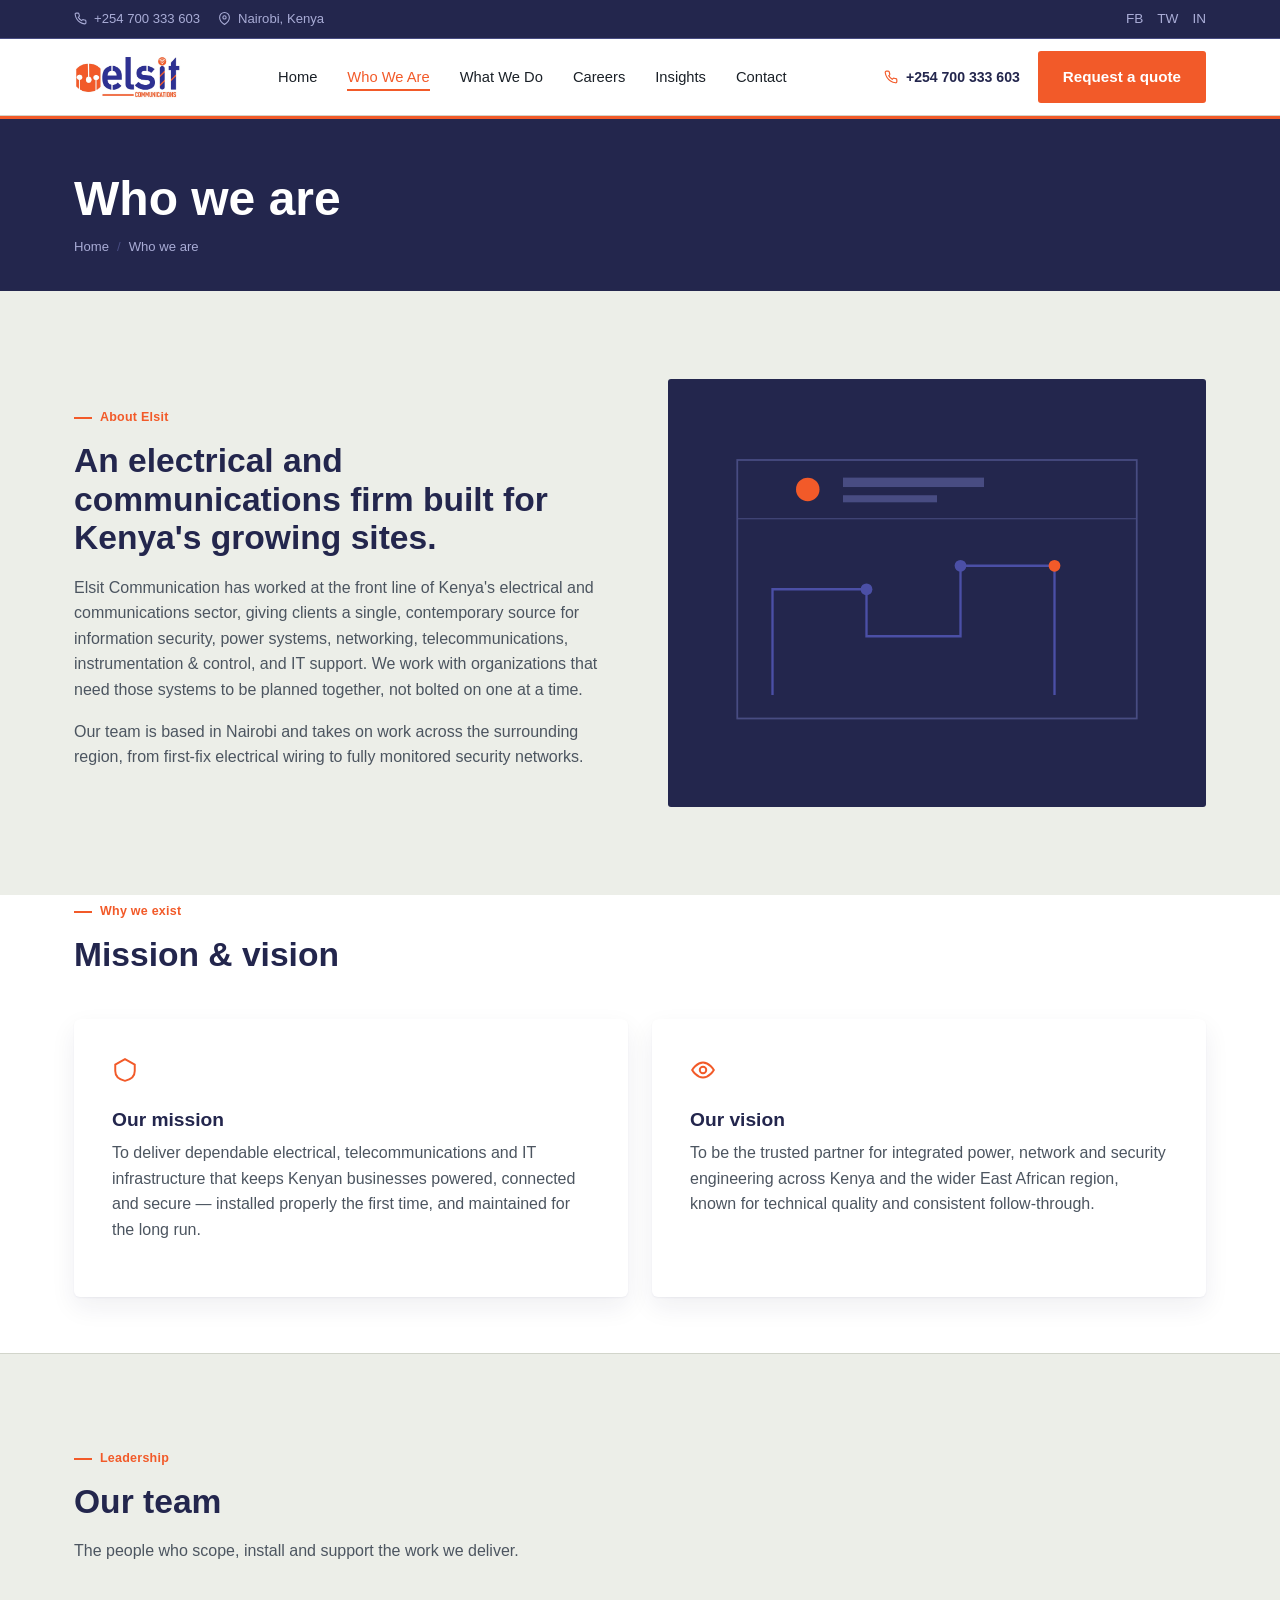
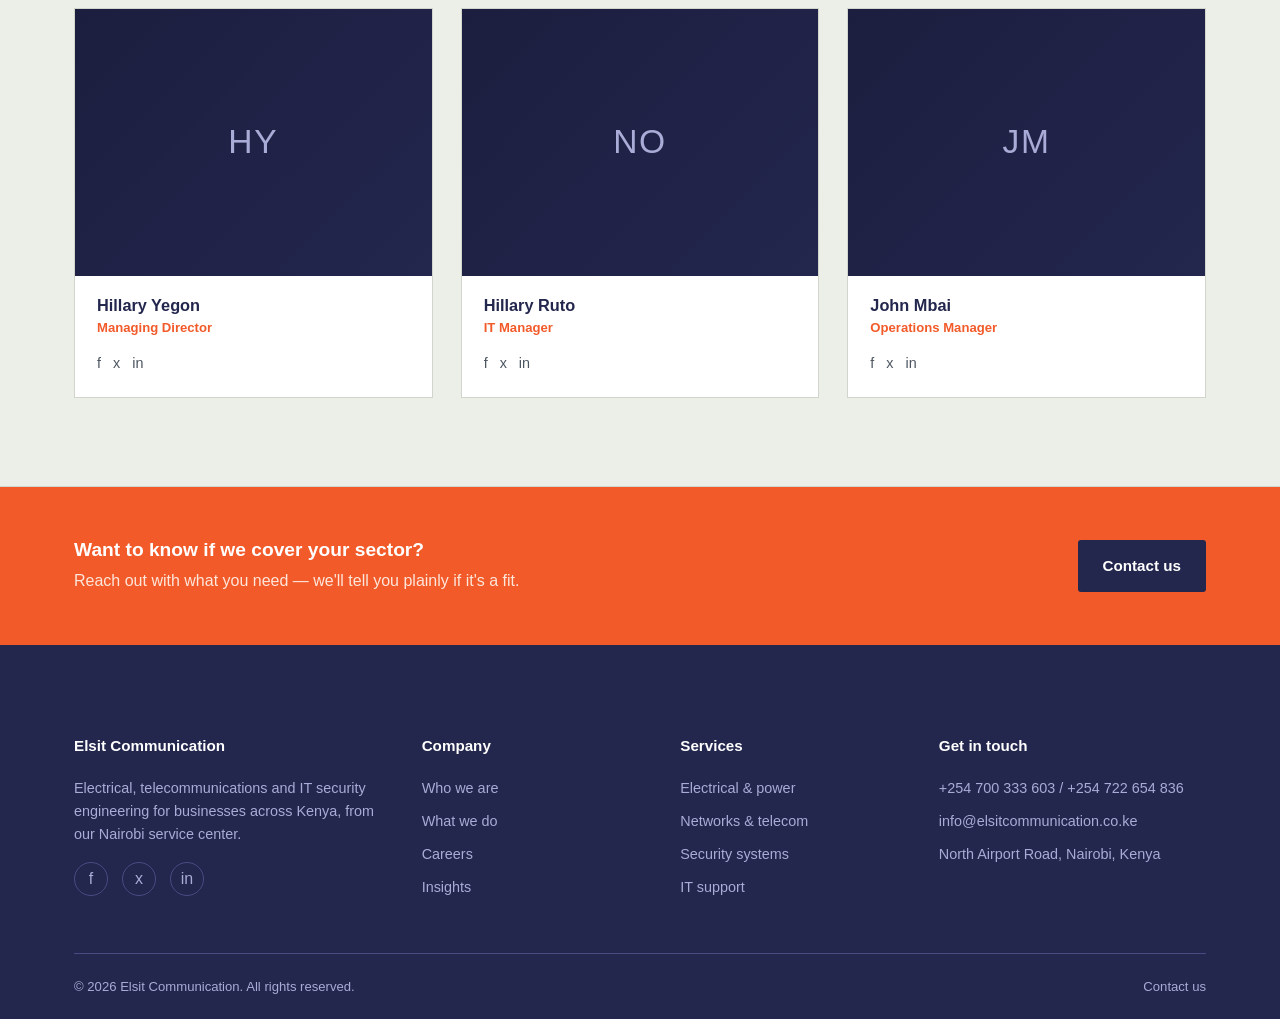
==== commit b165f04f: "Update team member name from Nobert to Hillary" ====
--- a/about.html
+++ b/about.html
@@ -120,7 +120,7 @@
       <div class="team-card">
         <div class="team-photo"><span>NO</span></div>
         <div class="team-body">
-          <h3>Nobert Otieno</h3>
+          <h3>Hillary Ruto</h3>
           <span class="team-post">IT Manager</span>
           <ul class="team-social">
             <li><a href="https://www.facebook.com/Elsit-Company-104913267802386/" aria-label="Facebook">f</a></li>
